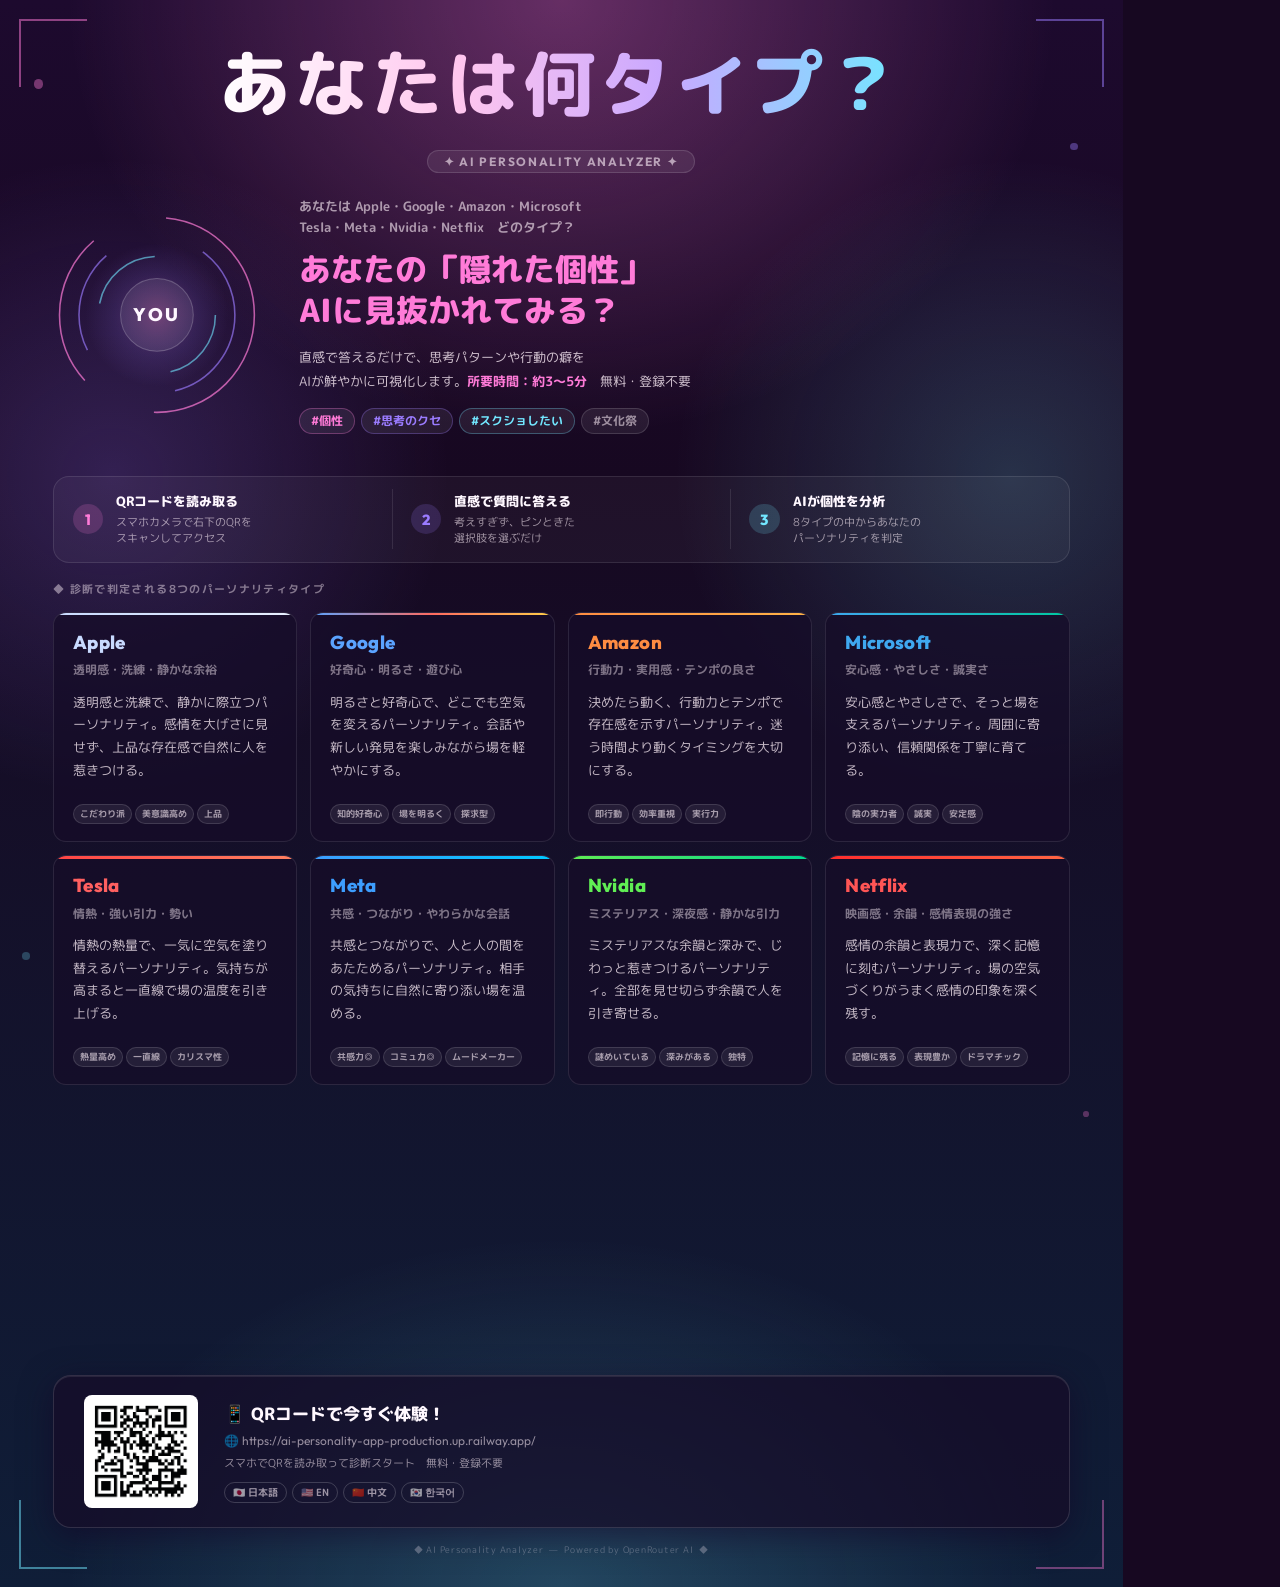
==== poster.html @ 4bf08f8c "push pdf and display" ====
<!DOCTYPE html>
<html lang="ja">
<head>
<meta charset="UTF-8">
<title>AIパーソナリティ診断 — 文化祭ポスター</title>
<link href="https://fonts.googleapis.com/css2?family=M+PLUS+Rounded+1c:wght@400;700;800&family=Outfit:wght@700;800&display=swap" rel="stylesheet">
<style>
  * { margin:0; padding:0; box-sizing:border-box; }
  @page { size:A3 portrait; margin:0; }
  @media print {
    html, body {
      -webkit-print-color-adjust:exact !important;
      print-color-adjust:exact !important;
    }
    /* アニメーション停止による表示崩れを防ぐ */
    .ar1 { border-color:#ff7bd8 rgba(255,123,216,0.2) transparent transparent !important; }
    .ar2 { border-color:#9b7cff transparent transparent rgba(155,124,255,0.2) !important; }
    .ar3 { border-color:#72e7ff rgba(114,231,255,0.2) transparent transparent !important; }
    /* blurフィルターを無効化（青い四角になる原因） */
    .aura-glow { filter:none !important; opacity:0.5 !important; }
  }

  html { background:#170821; }

  body {
    width:297mm; height:420mm;
    overflow:hidden;
    background:#170821;
    font-family:'M PLUS Rounded 1c', sans-serif;
    color:#fff8ff;
    position:relative;
  }

  /* ── 背景 ── */
  .bg {
    position:absolute; inset:0;
    background:
      radial-gradient(ellipse 80% 50% at 50% 0%,   rgba(255,121,214,0.32) 0%, transparent 55%),
      radial-gradient(ellipse 60% 40% at 10% 30%,  rgba(151,118,255,0.22) 0%, transparent 50%),
      radial-gradient(ellipse 60% 40% at 90% 30%,  rgba(114,231,255,0.18) 0%, transparent 50%),
      radial-gradient(ellipse 80% 40% at 50% 100%, rgba(115,231,255,0.20) 0%, transparent 55%),
      linear-gradient(180deg,#1d0a2e 0%,#170821 30%,#0f1e38 100%);
    -webkit-print-color-adjust:exact; print-color-adjust:exact;
  }

  /* コーナー */
  .corner { position:absolute; width:18mm; height:18mm; z-index:5; }
  .corner-tl { top:5mm;left:5mm; border-top:2px solid rgba(255,123,216,0.5); border-left:2px solid rgba(255,123,216,0.5); }
  .corner-tr { top:5mm;right:5mm; border-top:2px solid rgba(155,124,255,0.5); border-right:2px solid rgba(155,124,255,0.5); }
  .corner-bl { bottom:5mm;left:5mm; border-bottom:2px solid rgba(114,231,255,0.5); border-left:2px solid rgba(114,231,255,0.5); }
  .corner-br { bottom:5mm;right:5mm; border-bottom:2px solid rgba(255,123,216,0.4); border-right:2px solid rgba(255,123,216,0.4); }

  .dot { position:absolute; border-radius:50%; }

  /* ── レイアウト ── */
  .content {
    position:relative; z-index:10;
    width:100%; height:100%;
    display:flex; flex-direction:column; align-items:center;
    padding:10mm 14mm 8mm;
    gap:0;
  }

  /* ── HERO（全幅中央） ── */
  .hero {
    display:flex; flex-direction:column; align-items:center;
    width:100%; margin-bottom:6mm;
  }

  .chip {
    font-family:'Outfit',sans-serif; font-size:9pt; font-weight:700;
    letter-spacing:0.14em; color:rgba(255,241,250,0.60);
    background:rgba(255,255,255,0.07); border:1px solid rgba(255,255,255,0.13);
    border-radius:100px; padding:3px 16px; margin-bottom:6mm;
    text-transform:uppercase;
  }

  /* オーラ＋タイトル横並び */
  .hero-inner {
    display:flex; align-items:center; justify-content:center;
    gap:10mm; width:100%; margin-bottom:5mm;
  }

  @keyframes spin { from{transform:rotate(0deg)} to{transform:rotate(360deg)} }

  .hero-text { flex:1; min-width:0; overflow:visible; }
  .hero-sub {
    font-size:9.5pt; font-weight:700; color:rgba(255,241,250,0.60);
    margin-bottom:3mm; line-height:1.65;
  }

  .hero-title {
    font-size:24pt; font-weight:800; line-height:1.28;
    color:#ff7bd8;
    margin-bottom:4mm;
  }
  .hero-lead {
    font-size:10pt; line-height:1.75; color:rgba(255,241,250,0.78); margin-bottom:4mm;
  }
  .hero-lead strong { color:#ff7bd8; }

  .tags { display:flex; gap:6px; flex-wrap:wrap; }
  .tag {
    background:rgba(255,255,255,0.07); border:1px solid rgba(255,255,255,0.14);
    border-radius:100px; padding:3px 11px; font-size:9pt; font-weight:700;
  }
  .tag:nth-child(1){color:#ff7bd8;border-color:rgba(255,123,216,0.3);}
  .tag:nth-child(2){color:#9b7cff;border-color:rgba(155,124,255,0.3);}
  .tag:nth-child(3){color:#72e7ff;border-color:rgba(114,231,255,0.3);}
  .tag:nth-child(4){color:rgba(255,241,250,0.55);}

  /* ── ステップ説明バー ── */
  .steps {
    display:flex; align-items:stretch; gap:0;
    width:100%; margin-bottom:5mm;
    background:rgba(255,255,255,0.04);
    border:1px solid rgba(255,255,255,0.10);
    border-radius:16px; overflow:hidden;
  }
  .step {
    flex:1; padding:4mm 5mm;
    display:flex; align-items:center; gap:3.5mm;
    position:relative;
  }
  .step + .step::before {
    content:'';
    position:absolute; left:0; top:15%; bottom:15%;
    width:1px; background:rgba(255,255,255,0.10);
  }
  .step-num {
    width:8mm; height:8mm; border-radius:50%; flex-shrink:0;
    display:flex; align-items:center; justify-content:center;
    font-family:'Outfit',sans-serif; font-size:11pt; font-weight:800;
  }
  .step:nth-child(1) .step-num { background:rgba(255,123,216,0.18); color:#ff7bd8; }
  .step:nth-child(2) .step-num { background:rgba(155,124,255,0.18); color:#9b7cff; }
  .step:nth-child(3) .step-num { background:rgba(114,231,255,0.18); color:#72e7ff; }
  .step-body { flex:1; }
  .step-title { font-size:9.5pt; font-weight:800; color:#fff8ff; margin-bottom:1mm; }
  .step-desc  { font-size:8pt; color:rgba(255,241,250,0.58); line-height:1.5; }

  /* ── 企業タイプグリッド ── */
  .section-label {
    font-size:8.5pt; font-weight:700; letter-spacing:0.12em;
    color:rgba(255,241,250,0.45); text-transform:uppercase;
    width:100%; margin-bottom:3.5mm;
  }

  .company-grid {
    display:grid; grid-template-columns:repeat(4,1fr);
    grid-auto-rows:auto;
    gap:3.5mm; width:100%; margin-bottom:auto;
  }
  .company-card {
    background:rgba(22,12,40,0.75);
    border:1px solid rgba(255,255,255,0.10);
    border-radius:13px; padding:4.5mm 5mm;
    display:flex; flex-direction:column;
    position:relative; overflow:hidden;
  }
  .company-card::before {
    content:''; position:absolute; top:0;left:0;right:0; height:2.5px;
    border-radius:13px 13px 0 0;
  }
  .card-apple::before   { background:linear-gradient(90deg,#c8daff,#e8f0ff); }
  .card-google::before  { background:linear-gradient(90deg,#5ba3ff,#ff6b60,#ffd048); }
  .card-amazon::before  { background:linear-gradient(90deg,#ff8c42,#ffb347); }
  .card-microsoft::before { background:linear-gradient(90deg,#3fa8f0,#00c8a0); }
  .card-tesla::before   { background:linear-gradient(90deg,#ff4545,#ff8060); }
  .card-meta::before    { background:linear-gradient(90deg,#3d9eff,#00c8ff); }
  .card-nvidia::before  { background:linear-gradient(90deg,#60ee54,#00d890); }
  .card-netflix::before { background:linear-gradient(90deg,#ff2d2d,#ff6644); }

  .card-name {
    font-family:'Outfit',sans-serif; font-size:14pt; font-weight:800;
    margin-bottom:2mm; letter-spacing:0.02em;
  }
  .card-apple   .card-name { color:#c8daff; }
  .card-google  .card-name { color:#5ba3ff; }
  .card-amazon  .card-name { color:#ff8c42; }
  .card-microsoft .card-name { color:#3fa8f0; }
  .card-tesla   .card-name { color:#ff6060; }
  .card-meta    .card-name { color:#3d9eff; }
  .card-nvidia  .card-name { color:#60ee54; }
  .card-netflix .card-name { color:#ff5555; }

  .card-profile {
    font-size:9pt; font-weight:700; color:rgba(255,241,250,0.45);
    margin-bottom:3mm; line-height:1.5;
  }
  .card-copy {
    font-size:10pt; line-height:1.7; color:rgba(255,241,250,0.75);
    margin-bottom:3mm;
  }
  .card-traits {
    display:flex; flex-wrap:wrap; gap:3px;
    margin-top:3mm;
  }
  .card-trait {
    font-size:7pt; font-weight:700; padding:2px 6px;
    border-radius:100px;
    background:rgba(255,255,255,0.07);
    border:1px solid rgba(255,255,255,0.13);
    color:rgba(255,241,250,0.6);
    white-space:nowrap;
  }

  /* ── CTA ── */
  .cta-card {
    background:rgba(22,12,40,0.75);
    border:1px solid rgba(255,255,255,0.13);
    border-radius:18px; padding:5mm 8mm;
    display:flex; align-items:center; gap:7mm; width:100%;
    box-shadow:0 8px 32px rgba(20,0,35,0.5), inset 0 1px 0 rgba(255,255,255,0.09);
    margin-bottom:4mm;
  }
  .qr-box {
    width:30mm; height:30mm; background:#fff;
    border-radius:8px; flex-shrink:0;
    display:flex; align-items:center; justify-content:center; overflow:hidden;
  }
  .qr-box img { width:30mm; height:30mm; object-fit:contain; }
  .cta-hl { font-size:13pt; font-weight:800; color:#fff8ff; margin-bottom:1.5mm; }
  .cta-url { font-family:'Outfit',monospace; font-size:9pt; color:rgba(255,241,250,0.55); margin-bottom:2mm; }
  .cta-note { font-size:8.5pt; color:rgba(255,241,250,0.55); margin-bottom:2.5mm; }
  .lang-pills { display:flex; gap:5px; }
  .lang-pill {
    font-size:7.5pt; font-weight:700; padding:2px 8px; border-radius:100px;
    border:1px solid rgba(255,255,255,0.18); color:rgba(255,241,250,0.58);
  }

  .footer { font-size:7pt; color:rgba(255,241,250,0.28); letter-spacing:0.08em; text-align:center; }
</style>
</head>
<body>

<div class="bg"></div>
<div class="corner corner-tl"></div>
<div class="corner corner-tr"></div>
<div class="corner corner-bl"></div>
<div class="corner corner-br"></div>

<div class="dot" style="width:2.5mm;height:2.5mm;background:#ff7bd8;top:5%;left:3%;opacity:0.4;"></div>
<div class="dot" style="width:2mm;height:2mm;background:#9b7cff;top:9%;right:4%;opacity:0.4;"></div>
<div class="dot" style="width:2mm;height:2mm;background:#72e7ff;top:60%;left:2%;opacity:0.25;"></div>
<div class="dot" style="width:1.5mm;height:1.5mm;background:#ff7bd8;top:70%;right:3%;opacity:0.3;"></div>

<div class="content">

  <!-- メインタイトル（SVGグラデーション） -->
  <svg width="100%" height="90" viewBox="0 0 1000 90" preserveAspectRatio="xMidYMid meet" xmlns="http://www.w3.org/2000/svg" style="margin-bottom:6mm;display:block;overflow:visible;">
    <defs>
      <linearGradient id="titleGrad" x1="0%" y1="0%" x2="100%" y2="0%">
        <stop offset="0%"   stop-color="#ffffff"/>
        <stop offset="35%"  stop-color="#ffc6ee"/>
        <stop offset="65%"  stop-color="#c9a8ff"/>
        <stop offset="100%" stop-color="#72e7ff"/>
      </linearGradient>
    </defs>
    <text x="500" y="72" text-anchor="middle"
      font-family="'M PLUS Rounded 1c', sans-serif"
      font-size="72" font-weight="800" letter-spacing="4"
      fill="url(#titleGrad)">あなたは何タイプ？</text>
  </svg>

  <!-- HERO -->
  <div class="hero">
    <div class="chip">✦ AI Personality Analyzer ✦</div>
    <div class="hero-inner">
      <!-- オーラをSVGで描画（印刷・PDF対応） -->
      <svg width="55mm" height="55mm" viewBox="0 0 160 160" xmlns="http://www.w3.org/2000/svg" style="flex-shrink:0;">
        <defs>
          <radialGradient id="glowGrad" cx="50%" cy="50%" r="50%">
            <stop offset="0%"   stop-color="#ff7bd8" stop-opacity="0.3"/>
            <stop offset="60%"  stop-color="#9b7cff" stop-opacity="0.12"/>
            <stop offset="100%" stop-color="#9b7cff" stop-opacity="0"/>
          </radialGradient>
        </defs>
        <!-- グロー -->
        <circle cx="80" cy="80" r="55" fill="url(#glowGrad)"/>
        <!-- リング -->
        <circle cx="80" cy="80" r="75" fill="none" stroke="#ff7bd8" stroke-width="1.2" stroke-opacity="0.7" stroke-dasharray="120 60"/>
        <circle cx="80" cy="80" r="60" fill="none" stroke="#9b7cff" stroke-width="1.2" stroke-opacity="0.65" stroke-dasharray="80 80"/>
        <circle cx="80" cy="80" r="45" fill="none" stroke="#72e7ff" stroke-width="1.2" stroke-opacity="0.6" stroke-dasharray="60 90"/>
        <!-- コア -->
        <circle cx="80" cy="80" r="28" fill="rgba(255,255,255,0.08)" stroke="rgba(255,255,255,0.22)" stroke-width="0.8"/>
        <text x="80" y="85" text-anchor="middle" font-family="'Outfit',sans-serif" font-size="14" font-weight="800" fill="#fff8ff" letter-spacing="2">YOU</text>
      </svg>
      <div class="hero-text">
        <div class="hero-sub">あなたは Apple・Google・Amazon・Microsoft<br>Tesla・Meta・Nvidia・Netflix　どのタイプ？</div>
        <div class="hero-title">あなたの「隠れた個性」<br>AIに見抜かれてみる？</div>
        <div class="hero-lead">
          直感で答えるだけで、思考パターンや行動の癖を<br>
          AIが鮮やかに可視化します。<strong>所要時間：約3〜5分</strong>　無料・登録不要
        </div>
        <div class="tags">
          <span class="tag">#個性</span>
          <span class="tag">#思考のクセ</span>
          <span class="tag">#スクショしたい</span>
          <span class="tag">#文化祭</span>
        </div>
      </div>
    </div>
  </div>

  <!-- ステップ説明 -->
  <div class="steps">
    <div class="step">
      <div class="step-num">1</div>
      <div class="step-body">
        <div class="step-title">QRコードを読み取る</div>
        <div class="step-desc">スマホカメラで右下のQRを<br>スキャンしてアクセス</div>
      </div>
    </div>
    <div class="step">
      <div class="step-num">2</div>
      <div class="step-body">
        <div class="step-title">直感で質問に答える</div>
        <div class="step-desc">考えすぎず、ピンときた<br>選択肢を選ぶだけ</div>
      </div>
    </div>
    <div class="step">
      <div class="step-num">3</div>
      <div class="step-body">
        <div class="step-title">AIが個性を分析</div>
        <div class="step-desc">8タイプの中からあなたの<br>パーソナリティを判定</div>
      </div>
    </div>
  </div>

  <!-- タイプグリッドラベル -->
  <div class="section-label">◆ 診断で判定される8つのパーソナリティタイプ</div>

  <!-- 企業タイプ 4×2 -->
  <div class="company-grid">
    <div class="company-card card-apple">
      <div class="card-name">Apple</div>
      <div class="card-profile">透明感・洗練・静かな余裕</div>
      <div class="card-copy">透明感と洗練で、静かに際立つパーソナリティ。感情を大げさに見せず、上品な存在感で自然に人を惹きつける。</div>
      <div class="card-traits"><span class="card-trait">こだわり派</span><span class="card-trait">美意識高め</span><span class="card-trait">上品</span></div>
    </div>
    <div class="company-card card-google">
      <div class="card-name">Google</div>
      <div class="card-profile">好奇心・明るさ・遊び心</div>
      <div class="card-copy">明るさと好奇心で、どこでも空気を変えるパーソナリティ。会話や新しい発見を楽しみながら場を軽やかにする。</div>
      <div class="card-traits"><span class="card-trait">知的好奇心</span><span class="card-trait">場を明るく</span><span class="card-trait">探求型</span></div>
    </div>
    <div class="company-card card-amazon">
      <div class="card-name">Amazon</div>
      <div class="card-profile">行動力・実用感・テンポの良さ</div>
      <div class="card-copy">決めたら動く、行動力とテンポで存在感を示すパーソナリティ。迷う時間より動くタイミングを大切にする。</div>
      <div class="card-traits"><span class="card-trait">即行動</span><span class="card-trait">効率重視</span><span class="card-trait">実行力</span></div>
    </div>
    <div class="company-card card-microsoft">
      <div class="card-name">Microsoft</div>
      <div class="card-profile">安心感・やさしさ・誠実さ</div>
      <div class="card-copy">安心感とやさしさで、そっと場を支えるパーソナリティ。周囲に寄り添い、信頼関係を丁寧に育てる。</div>
      <div class="card-traits"><span class="card-trait">陰の実力者</span><span class="card-trait">誠実</span><span class="card-trait">安定感</span></div>
    </div>
    <div class="company-card card-tesla">
      <div class="card-name">Tesla</div>
      <div class="card-profile">情熱・強い引力・勢い</div>
      <div class="card-copy">情熱の熱量で、一気に空気を塗り替えるパーソナリティ。気持ちが高まると一直線で場の温度を引き上げる。</div>
      <div class="card-traits"><span class="card-trait">熱量高め</span><span class="card-trait">一直線</span><span class="card-trait">カリスマ性</span></div>
    </div>
    <div class="company-card card-meta">
      <div class="card-name">Meta</div>
      <div class="card-profile">共感・つながり・やわらかな会話</div>
      <div class="card-copy">共感とつながりで、人と人の間をあたためるパーソナリティ。相手の気持ちに自然に寄り添い場を温める。</div>
      <div class="card-traits"><span class="card-trait">共感力◎</span><span class="card-trait">コミュ力◎</span><span class="card-trait">ムードメーカー</span></div>
    </div>
    <div class="company-card card-nvidia">
      <div class="card-name">Nvidia</div>
      <div class="card-profile">ミステリアス・深夜感・静かな引力</div>
      <div class="card-copy">ミステリアスな余韻と深みで、じわっと惹きつけるパーソナリティ。全部を見せ切らず余韻で人を引き寄せる。</div>
      <div class="card-traits"><span class="card-trait">謎めいている</span><span class="card-trait">深みがある</span><span class="card-trait">独特</span></div>
    </div>
    <div class="company-card card-netflix">
      <div class="card-name">Netflix</div>
      <div class="card-profile">映画感・余韻・感情表現の強さ</div>
      <div class="card-copy">感情の余韻と表現力で、深く記憶に刻むパーソナリティ。場の空気づくりがうまく感情の印象を深く残す。</div>
      <div class="card-traits"><span class="card-trait">記憶に残る</span><span class="card-trait">表現豊か</span><span class="card-trait">ドラマチック</span></div>
    </div>
  </div>

  <!-- CTA -->
  <div class="cta-card">
    <div class="qr-box">
      <img src="qr.png" alt="QRコード" onerror="this.style.display='none';this.parentElement.innerHTML='<div style=\'font-size:7pt;color:#555;text-align:center;padding:6px;\'>QR<br>ここに<br>貼る</div>'">
    </div>
    <div style="flex:1;">
      <div class="cta-hl">📱 QRコードで今すぐ体験！</div>
      <div class="cta-url">🌐 https://ai-personality-app-production.up.railway.app/</div>
      <div class="cta-note">スマホでQRを読み取って診断スタート　無料・登録不要</div>
      <div class="lang-pills">
        <span class="lang-pill">🇯🇵 日本語</span>
        <span class="lang-pill">🇺🇸 EN</span>
        <span class="lang-pill">🇨🇳 中文</span>
        <span class="lang-pill">🇰🇷 한국어</span>
      </div>
    </div>
  </div>

  <div class="footer">◆ AI Personality Analyzer &nbsp;—&nbsp; Powered by OpenRouter AI &nbsp;◆</div>

</div>
</body>
</html>
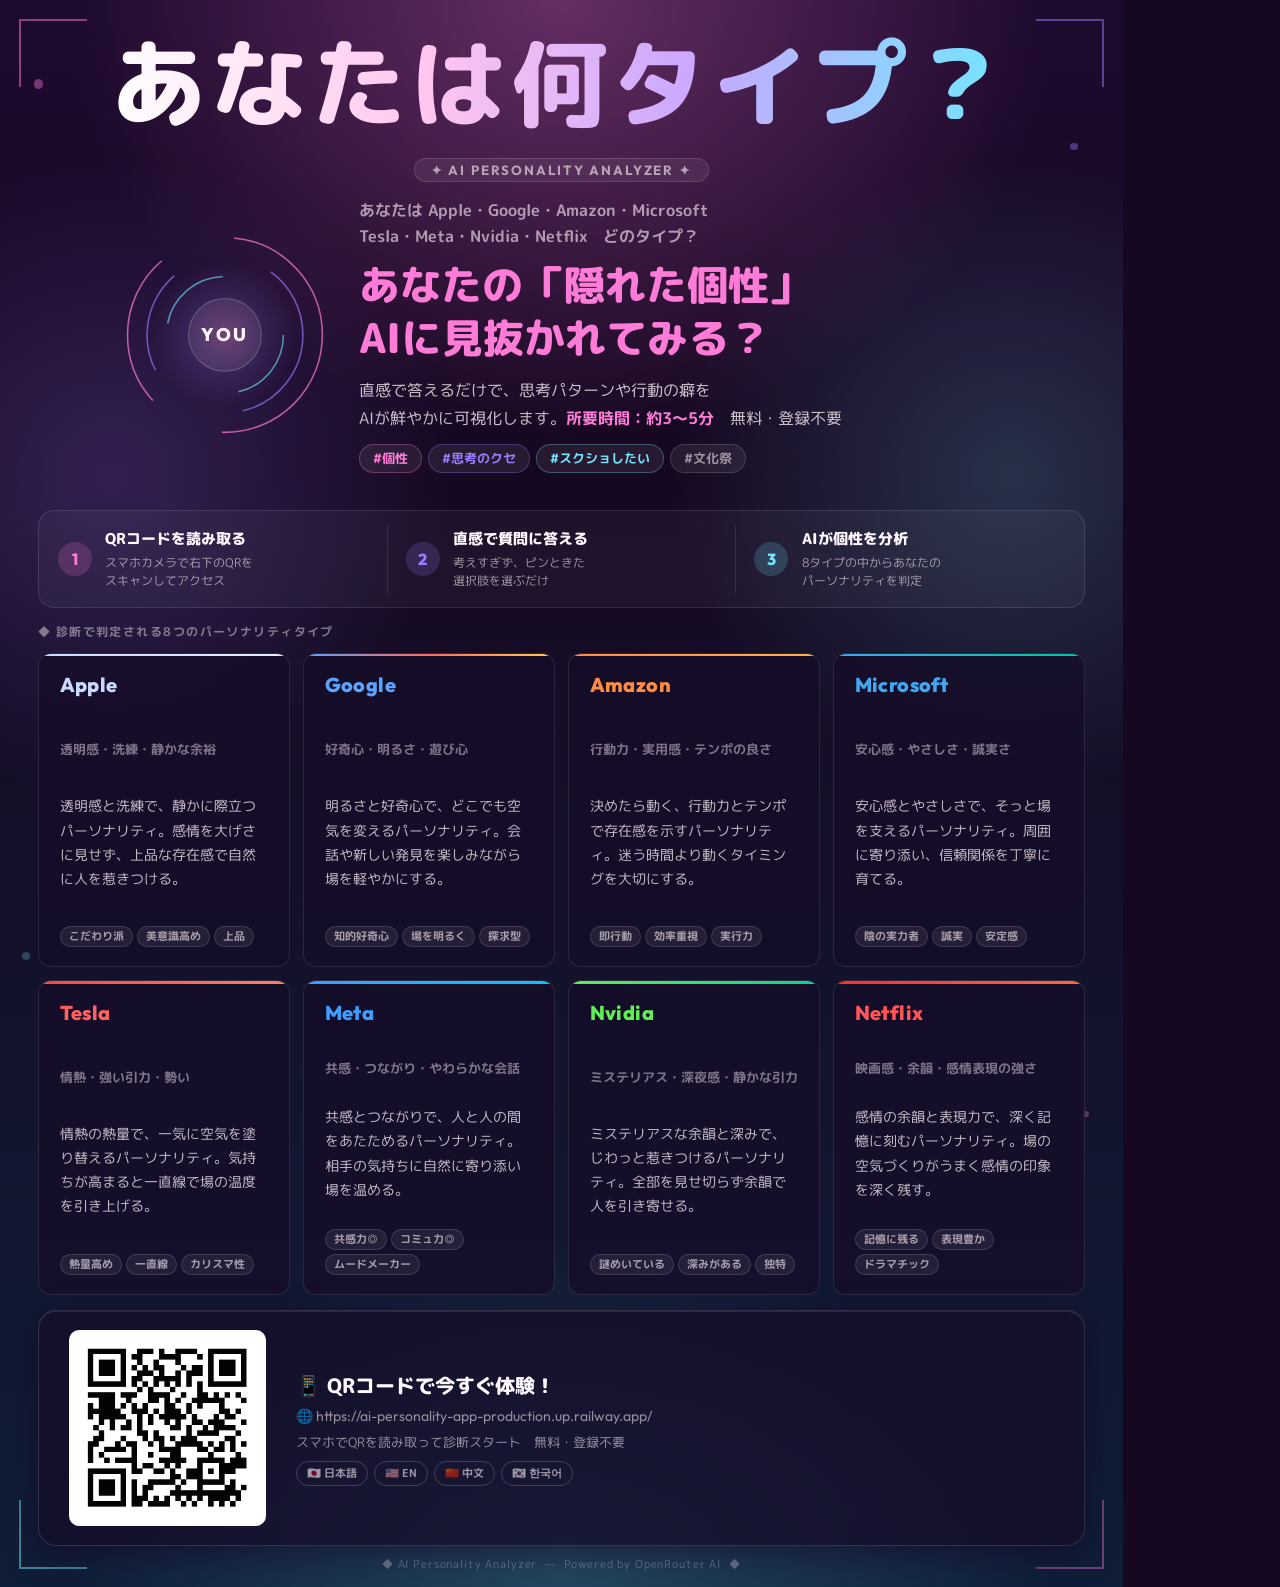
==== commit 0709489c: "add display" ====
--- a/poster.html
+++ b/poster.html
@@ -57,7 +57,7 @@
     position:relative; z-index:10;
     width:100%; height:100%;
     display:flex; flex-direction:column; align-items:center;
-    padding:10mm 14mm 8mm;
+    padding:6mm 10mm 4mm;
     gap:0;
   }
 
@@ -68,41 +68,42 @@
   }
 
   .chip {
-    font-family:'Outfit',sans-serif; font-size:9pt; font-weight:700;
+    font-family:'Outfit',sans-serif; font-size:10pt; font-weight:700;
     letter-spacing:0.14em; color:rgba(255,241,250,0.60);
     background:rgba(255,255,255,0.07); border:1px solid rgba(255,255,255,0.13);
-    border-radius:100px; padding:3px 16px; margin-bottom:6mm;
+    border-radius:100px; padding:3px 16px; margin-bottom:4mm;
     text-transform:uppercase;
   }
 
   /* オーラ＋タイトル横並び */
   .hero-inner {
     display:flex; align-items:center; justify-content:center;
-    gap:10mm; width:100%; margin-bottom:5mm;
+    gap:8mm; width:100%; margin-bottom:4mm;
+    padding-left:22mm;
   }
 
   @keyframes spin { from{transform:rotate(0deg)} to{transform:rotate(360deg)} }
 
   .hero-text { flex:1; min-width:0; overflow:visible; }
   .hero-sub {
-    font-size:9.5pt; font-weight:700; color:rgba(255,241,250,0.60);
-    margin-bottom:3mm; line-height:1.65;
+    font-size:12pt; font-weight:700; color:rgba(255,241,250,0.60);
+    margin-bottom:2.5mm; line-height:1.65;
   }
 
   .hero-title {
-    font-size:24pt; font-weight:800; line-height:1.28;
+    font-size:31pt; font-weight:800; line-height:1.28;
     color:#ff7bd8;
-    margin-bottom:4mm;
+    margin-bottom:3mm;
   }
   .hero-lead {
-    font-size:10pt; line-height:1.75; color:rgba(255,241,250,0.78); margin-bottom:4mm;
+    font-size:12pt; line-height:1.75; color:rgba(255,241,250,0.78); margin-bottom:3mm;
   }
   .hero-lead strong { color:#ff7bd8; }
 
   .tags { display:flex; gap:6px; flex-wrap:wrap; }
   .tag {
     background:rgba(255,255,255,0.07); border:1px solid rgba(255,255,255,0.14);
-    border-radius:100px; padding:3px 11px; font-size:9pt; font-weight:700;
+    border-radius:100px; padding:4px 13px; font-size:10pt; font-weight:700;
   }
   .tag:nth-child(1){color:#ff7bd8;border-color:rgba(255,123,216,0.3);}
   .tag:nth-child(2){color:#9b7cff;border-color:rgba(155,124,255,0.3);}
@@ -112,13 +113,13 @@
   /* ── ステップ説明バー ── */
   .steps {
     display:flex; align-items:stretch; gap:0;
-    width:100%; margin-bottom:5mm;
+    width:100%; margin-bottom:4mm;
     background:rgba(255,255,255,0.04);
     border:1px solid rgba(255,255,255,0.10);
     border-radius:16px; overflow:hidden;
   }
   .step {
-    flex:1; padding:4mm 5mm;
+    flex:1; padding:4.5mm 5mm;
     display:flex; align-items:center; gap:3.5mm;
     position:relative;
   }
@@ -128,34 +129,36 @@
     width:1px; background:rgba(255,255,255,0.10);
   }
   .step-num {
-    width:8mm; height:8mm; border-radius:50%; flex-shrink:0;
+    width:9mm; height:9mm; border-radius:50%; flex-shrink:0;
     display:flex; align-items:center; justify-content:center;
-    font-family:'Outfit',sans-serif; font-size:11pt; font-weight:800;
+    font-family:'Outfit',sans-serif; font-size:12pt; font-weight:800;
   }
   .step:nth-child(1) .step-num { background:rgba(255,123,216,0.18); color:#ff7bd8; }
   .step:nth-child(2) .step-num { background:rgba(155,124,255,0.18); color:#9b7cff; }
   .step:nth-child(3) .step-num { background:rgba(114,231,255,0.18); color:#72e7ff; }
   .step-body { flex:1; }
-  .step-title { font-size:9.5pt; font-weight:800; color:#fff8ff; margin-bottom:1mm; }
-  .step-desc  { font-size:8pt; color:rgba(255,241,250,0.58); line-height:1.5; }
+  .step-title { font-size:11pt; font-weight:800; color:#fff8ff; margin-bottom:1mm; }
+  .step-desc  { font-size:9pt; color:rgba(255,241,250,0.58); line-height:1.5; }
 
   /* ── 企業タイプグリッド ── */
   .section-label {
-    font-size:8.5pt; font-weight:700; letter-spacing:0.12em;
+    font-size:9pt; font-weight:700; letter-spacing:0.12em;
     color:rgba(255,241,250,0.45); text-transform:uppercase;
-    width:100%; margin-bottom:3.5mm;
+    width:100%; margin-bottom:3mm;
   }
 
   .company-grid {
     display:grid; grid-template-columns:repeat(4,1fr);
-    grid-auto-rows:auto;
-    gap:3.5mm; width:100%; margin-bottom:auto;
+    grid-template-rows:repeat(2,1fr);
+    gap:3.5mm; width:100%;
+    flex:1; margin-bottom:4mm;
   }
   .company-card {
     background:rgba(22,12,40,0.75);
     border:1px solid rgba(255,255,255,0.10);
-    border-radius:13px; padding:4.5mm 5mm;
+    border-radius:13px; padding:5mm 5.5mm;
     display:flex; flex-direction:column;
+    justify-content:space-between;
     position:relative; overflow:hidden;
   }
   .company-card::before {
@@ -172,7 +175,7 @@
   .card-netflix::before { background:linear-gradient(90deg,#ff2d2d,#ff6644); }
 
   .card-name {
-    font-family:'Outfit',sans-serif; font-size:14pt; font-weight:800;
+    font-family:'Outfit',sans-serif; font-size:15pt; font-weight:800;
     margin-bottom:2mm; letter-spacing:0.02em;
   }
   .card-apple   .card-name { color:#c8daff; }
@@ -185,19 +188,17 @@
   .card-netflix .card-name { color:#ff5555; }
 
   .card-profile {
-    font-size:9pt; font-weight:700; color:rgba(255,241,250,0.45);
-    margin-bottom:3mm; line-height:1.5;
+    font-size:9.5pt; font-weight:700; color:rgba(255,241,250,0.45);
+    line-height:1.5;
   }
   .card-copy {
-    font-size:10pt; line-height:1.7; color:rgba(255,241,250,0.75);
-    margin-bottom:3mm;
+    font-size:10.5pt; line-height:1.72; color:rgba(255,241,250,0.75);
   }
   .card-traits {
-    display:flex; flex-wrap:wrap; gap:3px;
-    margin-top:3mm;
+    display:flex; flex-wrap:wrap; gap:4px;
   }
   .card-trait {
-    font-size:7pt; font-weight:700; padding:2px 6px;
+    font-size:8pt; font-weight:700; padding:2px 8px;
     border-radius:100px;
     background:rgba(255,255,255,0.07);
     border:1px solid rgba(255,255,255,0.13);
@@ -210,26 +211,26 @@
     background:rgba(22,12,40,0.75);
     border:1px solid rgba(255,255,255,0.13);
     border-radius:18px; padding:5mm 8mm;
-    display:flex; align-items:center; gap:7mm; width:100%;
+    display:flex; align-items:center; gap:8mm; width:100%;
     box-shadow:0 8px 32px rgba(20,0,35,0.5), inset 0 1px 0 rgba(255,255,255,0.09);
-    margin-bottom:4mm;
+    margin-bottom:3mm;
   }
   .qr-box {
-    width:30mm; height:30mm; background:#fff;
-    border-radius:8px; flex-shrink:0;
+    width:52mm; height:52mm; background:#fff;
+    border-radius:10px; flex-shrink:0;
     display:flex; align-items:center; justify-content:center; overflow:hidden;
   }
-  .qr-box img { width:30mm; height:30mm; object-fit:contain; }
-  .cta-hl { font-size:13pt; font-weight:800; color:#fff8ff; margin-bottom:1.5mm; }
-  .cta-url { font-family:'Outfit',monospace; font-size:9pt; color:rgba(255,241,250,0.55); margin-bottom:2mm; }
-  .cta-note { font-size:8.5pt; color:rgba(255,241,250,0.55); margin-bottom:2.5mm; }
-  .lang-pills { display:flex; gap:5px; }
+  .qr-box img { width:52mm; height:52mm; object-fit:contain; }
+  .cta-hl { font-size:15pt; font-weight:800; color:#fff8ff; margin-bottom:2mm; }
+  .cta-url { font-family:'Outfit',monospace; font-size:10.5pt; color:rgba(255,241,250,0.55); margin-bottom:2mm; }
+  .cta-note { font-size:10pt; color:rgba(255,241,250,0.55); margin-bottom:2.5mm; }
+  .lang-pills { display:flex; gap:6px; }
   .lang-pill {
-    font-size:7.5pt; font-weight:700; padding:2px 8px; border-radius:100px;
+    font-size:8.5pt; font-weight:700; padding:3px 10px; border-radius:100px;
     border:1px solid rgba(255,255,255,0.18); color:rgba(255,241,250,0.58);
   }
 
-  .footer { font-size:7pt; color:rgba(255,241,250,0.28); letter-spacing:0.08em; text-align:center; }
+  .footer { font-size:8pt; color:rgba(255,241,250,0.28); letter-spacing:0.08em; text-align:center; }
 </style>
 </head>
 <body>
@@ -248,7 +249,7 @@
 <div class="content">
 
   <!-- メインタイトル（SVGグラデーション） -->
-  <svg width="100%" height="90" viewBox="0 0 1000 90" preserveAspectRatio="xMidYMid meet" xmlns="http://www.w3.org/2000/svg" style="margin-bottom:6mm;display:block;overflow:visible;">
+  <svg width="100%" height="120" viewBox="0 0 1000 120" preserveAspectRatio="xMidYMid meet" xmlns="http://www.w3.org/2000/svg" style="margin-bottom:4mm;display:block;overflow:visible;">
     <defs>
       <linearGradient id="titleGrad" x1="0%" y1="0%" x2="100%" y2="0%">
         <stop offset="0%"   stop-color="#ffffff"/>
@@ -257,9 +258,9 @@
         <stop offset="100%" stop-color="#72e7ff"/>
       </linearGradient>
     </defs>
-    <text x="500" y="72" text-anchor="middle"
+    <text x="500" y="96" text-anchor="middle"
       font-family="'M PLUS Rounded 1c', sans-serif"
-      font-size="72" font-weight="800" letter-spacing="4"
+      font-size="96" font-weight="800" letter-spacing="4"
       fill="url(#titleGrad)">あなたは何タイプ？</text>
   </svg>
 
